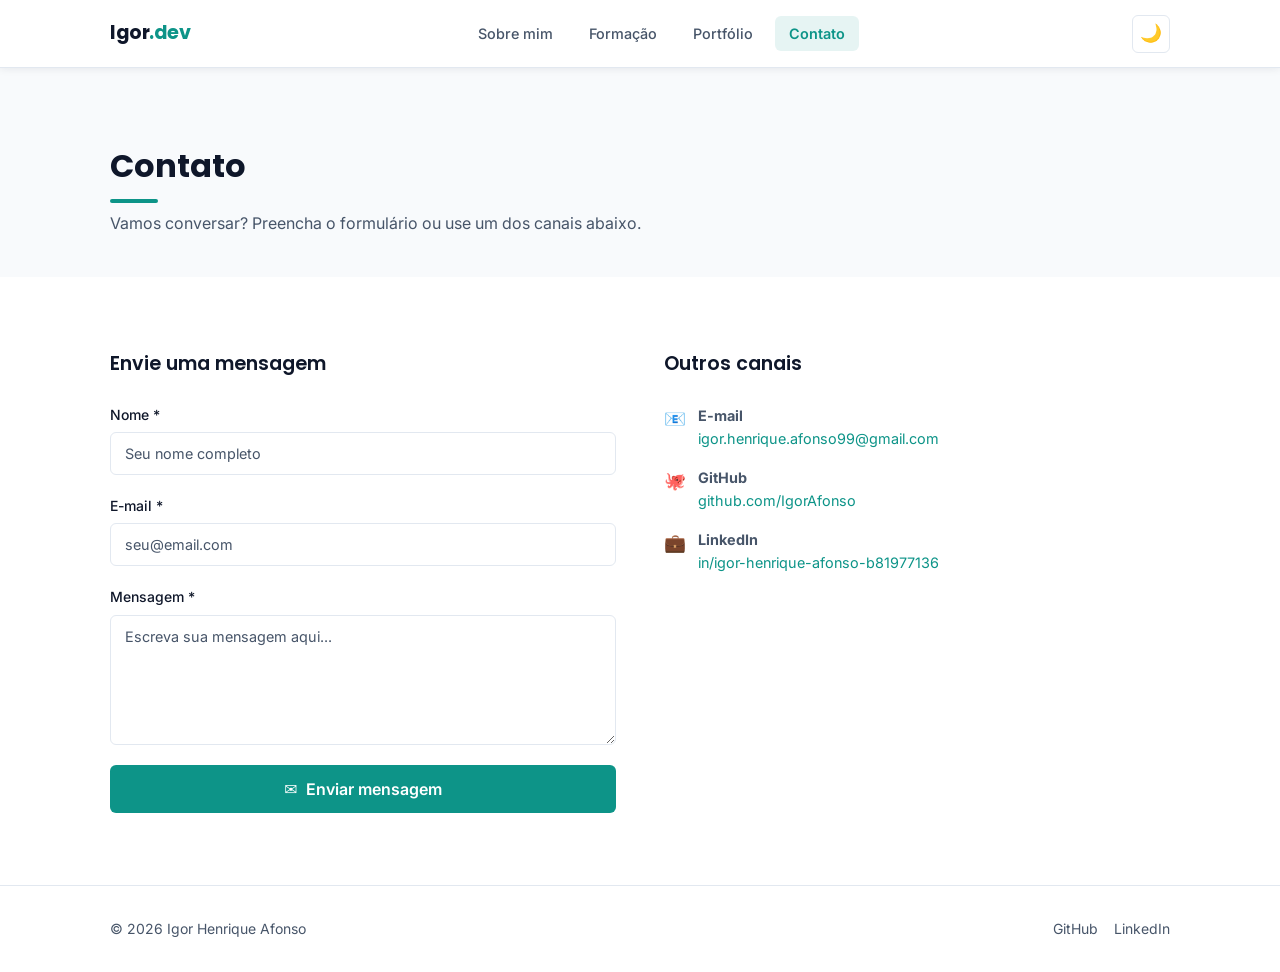
==== contato.html @ 8aeda672 "feat: commit inicial." ====
<!doctype html>
<html lang="pt-BR" data-theme="light">
  <head>
    <meta charset="UTF-8" />
    <meta name="viewport" content="width=device-width, initial-scale=1.0" />
    <meta
      name="description"
      content="Entre em contato com Igor Henrique Afonso — Desenvolvedor Full Stack."
    />
    <title>Contato | Igor Afonso</title>

    <link rel="stylesheet" href="css/style.css" />
  </head>

  <body>
    <header class="site-header">
      <div class="container header-inner">
        <a href="index.html" class="site-logo">Igor<span>.dev</span></a>

        <nav
          class="site-nav"
          id="site-nav"
          role="navigation"
          aria-label="Menu principal"
        >
          <a href="index.html" class="nav-link">Sobre mim</a>
          <a href="formacao.html" class="nav-link">Formação</a>
          <a href="portfolio.html" class="nav-link">Portfólio</a>
          <a href="contato.html" class="nav-link" aria-current="page"
            >Contato</a
          >
        </nav>

        <div class="header-actions">
          <button
            class="btn-theme"
            id="btn-theme"
            aria-label="Alternar tema claro/escuro"
            title="Alternar tema"
          >
            🌙
          </button>
          <button
            class="btn-hamburger"
            id="btn-hamburger"
            aria-label="Abrir menu"
            aria-expanded="false"
            aria-controls="site-nav"
          >
            ☰
          </button>
        </div>
      </div>
    </header>

    <main>
      <section class="section" style="padding-bottom: 0">
        <div class="container">
          <h1 class="section-title">Contato</h1>
          <p class="section-subtitle">
            Vamos conversar? Preencha o formulário ou use um dos canais abaixo.
          </p>
        </div>
      </section>

      <section class="section" aria-labelledby="contato-title">
        <div class="container">
          <div class="contact-grid">
            <div>
              <h2 class="contact-info-title" id="contato-title">
                Envie uma mensagem
              </h2>

              <form id="contact-form" novalidate>
                <!-- Campo: Nome -->
                <div class="form-group">
                  <label class="form-label" for="input-nome">Nome *</label>
                  <input
                    class="form-input"
                    type="text"
                    id="input-nome"
                    name="nome"
                    placeholder="Seu nome completo"
                    autocomplete="name"
                    aria-describedby="erro-nome"
                    required
                  />
                  <span class="form-error" id="erro-nome" role="alert">
                    Por favor, informe seu nome.
                  </span>
                </div>

                <div class="form-group">
                  <label class="form-label" for="input-email">E-mail *</label>
                  <input
                    class="form-input"
                    type="email"
                    id="input-email"
                    name="email"
                    placeholder="seu@email.com"
                    autocomplete="email"
                    aria-describedby="erro-email"
                    required
                  />
                  <span class="form-error" id="erro-email" role="alert">
                    Informe um e-mail válido (ex: usuario@dominio.com).
                  </span>
                </div>

                <div class="form-group">
                  <label class="form-label" for="input-mensagem"
                    >Mensagem *</label
                  >
                  <textarea
                    class="form-textarea"
                    id="input-mensagem"
                    name="mensagem"
                    placeholder="Escreva sua mensagem aqui..."
                    aria-describedby="erro-mensagem"
                    required
                  ></textarea>
                  <span class="form-error" id="erro-mensagem" role="alert">
                    Por favor, escreva uma mensagem.
                  </span>
                </div>

                <button type="submit" class="btn-submit">
                  <span aria-hidden="true">✉️</span> Enviar mensagem
                </button>
              </form>
            </div>

            <div>
              <h2 class="contact-info-title">Outros canais</h2>

              <ul class="contact-info-list">
                <li class="contact-info-item">
                  <span class="contact-info-icon" aria-hidden="true">📧</span>
                  <div>
                    <strong>E-mail</strong><br />
                    <a href="mailto:igor.henrique.afonso99@gmail.com">
                      igor.henrique.afonso99@gmail.com
                    </a>
                  </div>
                </li>

                <li class="contact-info-item">
                  <span class="contact-info-icon" aria-hidden="true">🐙</span>
                  <div>
                    <strong>GitHub</strong><br />
                    <a
                      href="https://github.com/IgorAfonso"
                      target="_blank"
                      rel="noopener noreferrer"
                    >
                      github.com/IgorAfonso
                    </a>
                  </div>
                </li>

                <li class="contact-info-item">
                  <span class="contact-info-icon" aria-hidden="true">💼</span>
                  <div>
                    <strong>LinkedIn</strong><br />
                    <a
                      href="https://www.linkedin.com/in/igor-henrique-afonso-b81977136/"
                      target="_blank"
                      rel="noopener noreferrer"
                    >
                      in/igor-henrique-afonso-b81977136
                    </a>
                  </div>
                </li>
              </ul>
            </div>
          </div>
        </div>
      </section>
    </main>

    <div
      class="modal-overlay"
      id="modal-overlay"
      role="dialog"
      aria-modal="true"
      aria-labelledby="modal-title"
      aria-hidden="true"
    >
      <div class="modal">
        <div class="modal-icon" aria-hidden="true">✅</div>
        <h2 class="modal-title" id="modal-title">Mensagem enviada!</h2>
        <p class="modal-text">
          Obrigado pelo contato,
          <strong id="modal-nome-usuario"></strong>!<br />
          Sua mensagem foi recebida. Entrarei em contato em breve.
        </p>
        <button class="modal-close" id="modal-close" aria-label="Fechar modal">
          Fechar
        </button>
      </div>
    </div>

    <footer class="site-footer">
      <div class="container footer-inner">
        <p class="footer-copy">
          &copy; <span id="footer-year"></span> Igor Henrique Afonso
        </p>
        <nav class="footer-links" aria-label="Links de redes sociais">
          <a
            href="https://github.com/IgorAfonso"
            target="_blank"
            rel="noopener noreferrer"
            >GitHub</a
          >
          <a
            href="https://www.linkedin.com/in/igor-henrique-afonso-b81977136/"
            target="_blank"
            rel="noopener noreferrer"
            >LinkedIn</a
          >
        </nav>
      </div>
    </footer>

    <script src="js/main.js"></script>
  </body>
</html>
---- css/style.css ----
@import url("https://fonts.googleapis.com/css2?family=Poppins:wght@400;600;700&family=Inter:wght@400;500&display=swap");

:root {
  /* Cores de fundo e superfície */
  --bg: #f8fafc;
  --surface: #ffffff;

  /* Cores de texto */
  --text: #0f172a;
  --text-muted: #475569;

  /* Bordas e sombras */
  --border: #e2e8f0;
  --shadow: rgba(15, 23, 42, 0.08);

  /* Cor de destaque (teal) */
  --accent: #0d9488;
  --accent-hover: #0f766e;
  --accent-light: rgba(13, 148, 136, 0.1);

  /* Tipografia */
  --font-title: "Poppins", system-ui, sans-serif;
  --font-body: "Inter", system-ui, sans-serif;

  /* Espaçamentos e raios */
  --radius-sm: 6px;
  --radius-md: 12px;
  --radius-lg: 20px;
  --header-h: 68px;

  /* Transição padrão */
  --transition: 0.2s ease;
}

[data-theme="dark"] {
  --bg: #0f172a;
  --surface: #1e293b;
  --text: #f1f5f9;
  --text-muted: #94a3b8;
  --border: #334155;
  --shadow: rgba(0, 0, 0, 0.4);
  --accent: #2dd4bf;
  --accent-hover: #5eead4;
  --accent-light: rgba(45, 212, 191, 0.1);
}

/* ----------------------------------------------------------
   4. RESET E BASE
   ---------------------------------------------------------- */
*,
*::before,
*::after {
  box-sizing: border-box;
  margin: 0;
  padding: 0;
}

html {
  /* Scroll suave para toda a página */
  scroll-behavior: smooth;
  font-size: 16px;
}

body {
  background-color: var(--bg);
  color: var(--text);
  font-family: var(--font-body);
  line-height: 1.6;
  /* Espaço para o header fixo não cobrir o conteúdo */
  padding-top: var(--header-h);
  transition:
    background-color var(--transition),
    color var(--transition);
  -webkit-font-smoothing: antialiased;
}

img {
  max-width: 100%;
  display: block;
}

a {
  color: var(--accent);
  text-decoration: none;
  transition: color var(--transition);
}

a:hover {
  color: var(--accent-hover);
}

/* Foco visível para acessibilidade via teclado */
:focus-visible {
  outline: 2px solid var(--accent);
  outline-offset: 3px;
  border-radius: var(--radius-sm);
}

/* ----------------------------------------------------------
   5. UTILITÁRIOS
   ---------------------------------------------------------- */

/* Container centralizado e responsivo */
.container {
  width: 100%;
  max-width: 1100px;
  margin: 0 auto;
  padding: 0 20px;
}

/* Título de seção padrão */
.section-title {
  font-family: var(--font-title);
  font-size: clamp(1.5rem, 3vw, 2rem);
  font-weight: 700;
  color: var(--text);
  margin-bottom: 8px;
}

/* Linha decorativa abaixo de títulos de seção */
.section-title::after {
  content: "";
  display: block;
  width: 48px;
  height: 4px;
  background: var(--accent);
  border-radius: 2px;
  margin-top: 8px;
}

.section-subtitle {
  color: var(--text-muted);
  margin-bottom: 40px;
  font-size: 1rem;
}

/* Seção genérica com padding vertical */
.section {
  padding: 72px 0;
}

.section:nth-child(even) {
  background-color: var(--surface);
}

/* ----------------------------------------------------------
   6. HEADER E NAVEGAÇÃO
   ---------------------------------------------------------- */
.site-header {
  position: fixed;
  top: 0;
  left: 0;
  right: 0;
  height: var(--header-h);
  background-color: var(--surface);
  border-bottom: 1px solid var(--border);
  box-shadow: 0 1px 8px var(--shadow);
  z-index: 1000;
  transition:
    background-color var(--transition),
    border-color var(--transition);
}

.header-inner {
  display: flex;
  align-items: center;
  justify-content: space-between;
  height: 100%;
}

/* Logo / nome do site */
.site-logo {
  font-family: var(--font-title);
  font-size: 1.2rem;
  font-weight: 700;
  color: var(--text);
  letter-spacing: -0.5px;
  white-space: nowrap;
}

.site-logo span {
  color: var(--accent);
}

/* Navegação principal */
.site-nav {
  display: flex;
  align-items: center;
  gap: 8px;
}

.nav-link {
  font-size: 0.9rem;
  font-weight: 500;
  color: var(--text-muted);
  padding: 6px 14px;
  border-radius: var(--radius-sm);
  transition:
    color var(--transition),
    background-color var(--transition);
}

.nav-link:hover {
  color: var(--accent);
  background-color: var(--accent-light);
}

/* Link da página ativa — marcado com aria-current="page" no HTML */
.nav-link[aria-current="page"] {
  color: var(--accent);
  background-color: var(--accent-light);
  font-weight: 600;
}

/* Ações do header (botão de tema + hambúrguer) */
.header-actions {
  display: flex;
  align-items: center;
  gap: 8px;
}

/* Botão de alternar tema claro/escuro */
.btn-theme {
  background: none;
  border: 1px solid var(--border);
  border-radius: var(--radius-sm);
  width: 38px;
  height: 38px;
  display: flex;
  align-items: center;
  justify-content: center;
  cursor: pointer;
  font-size: 1.1rem;
  color: var(--text-muted);
  transition:
    border-color var(--transition),
    color var(--transition),
    background-color var(--transition);
}

.btn-theme:hover {
  border-color: var(--accent);
  color: var(--accent);
  background-color: var(--accent-light);
}

/* Botão hambúrguer — visível apenas no mobile */
.btn-hamburger {
  display: none;
  background: none;
  border: 1px solid var(--border);
  border-radius: var(--radius-sm);
  width: 38px;
  height: 38px;
  align-items: center;
  justify-content: center;
  cursor: pointer;
  font-size: 1.2rem;
  color: var(--text-muted);
  transition:
    border-color var(--transition),
    color var(--transition);
}

.btn-hamburger:hover {
  border-color: var(--accent);
  color: var(--accent);
}

/* ----------------------------------------------------------
   7. FOOTER
   ---------------------------------------------------------- */
.site-footer {
  background-color: var(--surface);
  border-top: 1px solid var(--border);
  padding: 32px 0;
  margin-top: 0;
}

.footer-inner {
  display: flex;
  align-items: center;
  justify-content: space-between;
  flex-wrap: wrap;
  gap: 16px;
}

.footer-copy {
  font-size: 0.875rem;
  color: var(--text-muted);
}

.footer-links {
  display: flex;
  gap: 16px;
}

.footer-links a {
  font-size: 0.875rem;
  color: var(--text-muted);
  transition: color var(--transition);
}

.footer-links a:hover {
  color: var(--accent);
}

/* ----------------------------------------------------------
   8. HERO (Seção principal — index.html)
   ---------------------------------------------------------- */
.hero {
  padding: 80px 0 72px;
  background: linear-gradient(135deg, var(--bg) 0%, var(--surface) 100%);
}

.hero-inner {
  display: flex;
  align-items: center;
  justify-content: space-between;
  gap: 48px;
}

.hero-content {
  flex: 1;
}

/* Tag de cargo acima do nome */
.hero-badge {
  display: inline-block;
  background-color: var(--accent-light);
  color: var(--accent);
  font-size: 0.8rem;
  font-weight: 600;
  letter-spacing: 0.5px;
  padding: 4px 12px;
  border-radius: 100px;
  margin-bottom: 16px;
  text-transform: uppercase;
}

.hero-title {
  font-family: var(--font-title);
  font-size: clamp(2rem, 5vw, 3.2rem);
  font-weight: 700;
  line-height: 1.15;
  color: var(--text);
  margin-bottom: 16px;
}

.hero-title span {
  color: var(--accent);
}

.hero-subtitle {
  font-size: 1.05rem;
  color: var(--text-muted);
  max-width: 520px;
  margin-bottom: 32px;
  line-height: 1.7;
}

/* Localização no hero */
.hero-location {
  font-size: 0.875rem;
  color: var(--text-muted);
  margin-bottom: 28px;
  display: flex;
  align-items: center;
  gap: 6px;
}

/* Grupo de botões do hero */
.hero-buttons {
  display: flex;
  flex-wrap: wrap;
  gap: 12px;
  margin-bottom: 28px;
}

/* Botão primário */
.btn-primary {
  background-color: var(--accent);
  color: #fff;
  font-family: var(--font-body);
  font-size: 0.9rem;
  font-weight: 600;
  padding: 12px 28px;
  border-radius: var(--radius-sm);
  border: none;
  cursor: pointer;
  transition:
    background-color var(--transition),
    transform var(--transition);
  display: inline-flex;
  align-items: center;
  gap: 8px;
}

.btn-primary:hover {
  background-color: var(--accent-hover);
  color: #fff;
  transform: translateY(-1px);
}

/* Botão secundário (outline) */
.btn-outline {
  background-color: transparent;
  color: var(--accent);
  font-family: var(--font-body);
  font-size: 0.9rem;
  font-weight: 600;
  padding: 12px 28px;
  border-radius: var(--radius-sm);
  border: 1.5px solid var(--accent);
  cursor: pointer;
  transition:
    background-color var(--transition),
    color var(--transition),
    transform var(--transition);
  display: inline-flex;
  align-items: center;
  gap: 8px;
  text-decoration: none;
}

.btn-outline:hover {
  background-color: var(--accent);
  color: #fff;
  transform: translateY(-1px);
}

/* Links sociais no hero */
.hero-socials {
  display: flex;
  gap: 12px;
}

.social-link {
  display: inline-flex;
  align-items: center;
  gap: 6px;
  font-size: 0.875rem;
  color: var(--text-muted);
  border: 1px solid var(--border);
  border-radius: var(--radius-sm);
  padding: 6px 14px;
  transition:
    color var(--transition),
    border-color var(--transition),
    background-color var(--transition);
}

.social-link:hover {
  color: var(--accent);
  border-color: var(--accent);
  background-color: var(--accent-light);
}

/* Avatar com iniciais */
.hero-avatar-wrap {
  flex-shrink: 0;
  border-radius: 50%;
}

.avatar {
  width: 400px;
  height: 400px;
  border-radius: 50%;
  background: linear-gradient(
    135deg,
    var(--accent) 0%,
    var(--accent-hover) 100%
  );
  display: flex;
  align-items: center;
  justify-content: center;
  font-family: var(--font-title);
  font-size: 3.5rem;
  font-weight: 700;
  color: #fff;
  letter-spacing: -2px;
  box-shadow: 0 12px 40px var(--shadow);
  border: 4px solid var(--surface);
  outline: 3px solid var(--accent);
}

/* ----------------------------------------------------------
   9. SEÇÃO "SOBRE" — Texto e Skills
   ---------------------------------------------------------- */
.about-text {
  max-width: 680px;
  color: var(--text-muted);
  font-size: 1rem;
  line-height: 1.8;
  margin-bottom: 16px;
}

/* Grupos de chips de tecnologia */
.skills-groups {
  display: flex;
  flex-direction: column;
  gap: 24px;
  margin-top: 8px;
}

.skill-group-label {
  font-size: 0.78rem;
  font-weight: 600;
  text-transform: uppercase;
  letter-spacing: 0.8px;
  color: var(--text-muted);
  margin-bottom: 10px;
}

.chips {
  display: flex;
  flex-wrap: wrap;
  gap: 8px;
}

/* Chip individual de tecnologia */
.chip {
  background-color: var(--surface);
  color: var(--text);
  border: 1px solid var(--border);
  border-radius: 100px;
  padding: 5px 14px;
  font-size: 0.82rem;
  font-weight: 500;
  transition:
    border-color var(--transition),
    color var(--transition),
    background-color var(--transition);
}

.chip:hover {
  border-color: var(--accent);
  color: var(--accent);
  background-color: var(--accent-light);
}

/* Hobbies — lista simples com ícone */
.hobbies-list {
  list-style: none;
  display: flex;
  flex-wrap: wrap;
  gap: 12px;
  margin-top: 8px;
}

.hobbies-list li {
  display: flex;
  align-items: center;
  gap: 8px;
  font-size: 0.9rem;
  color: var(--text-muted);
  background-color: var(--surface);
  border: 1px solid var(--border);
  border-radius: var(--radius-sm);
  padding: 8px 14px;
}

/* ----------------------------------------------------------
   10. TIMELINE DE FORMAÇÃO (formacao.html)
   ---------------------------------------------------------- */
.timeline {
  position: relative;
  padding-left: 28px;
}

/* Linha vertical da timeline */
.timeline::before {
  content: "";
  position: absolute;
  left: 0;
  top: 8px;
  bottom: 8px;
  width: 2px;
  background: var(--border);
}

.timeline-item {
  position: relative;
  margin-bottom: 36px;
}

/* Marcador circular na linha da timeline */
.timeline-item::before {
  content: "";
  position: absolute;
  left: -34px;
  top: 6px;
  width: 12px;
  height: 12px;
  border-radius: 50%;
  background-color: var(--accent);
  border: 2px solid var(--surface);
  box-shadow: 0 0 0 2px var(--accent);
}

.timeline-period {
  font-size: 0.78rem;
  font-weight: 600;
  color: var(--accent);
  text-transform: uppercase;
  letter-spacing: 0.5px;
  margin-bottom: 4px;
}

.timeline-title {
  font-family: var(--font-title);
  font-size: 1.1rem;
  font-weight: 600;
  color: var(--text);
  margin-bottom: 2px;
}

.timeline-institution {
  font-size: 0.9rem;
  color: var(--text-muted);
  margin-bottom: 6px;
}

.timeline-desc {
  font-size: 0.875rem;
  color: var(--text-muted);
  line-height: 1.6;
}

/* Cards de cursos/estudos */
.courses-grid {
  display: grid;
  grid-template-columns: repeat(auto-fill, minmax(260px, 1fr));
  gap: 20px;
}

.course-card {
  background-color: var(--surface);
  border: 1px solid var(--border);
  border-radius: var(--radius-md);
  padding: 20px;
  transition:
    border-color var(--transition),
    box-shadow var(--transition);
}

.course-card:hover {
  border-color: var(--accent);
  box-shadow: 0 4px 20px var(--shadow);
}

.course-card-icon {
  font-size: 1.6rem;
  margin-bottom: 10px;
}

.course-card-title {
  font-family: var(--font-title);
  font-size: 0.95rem;
  font-weight: 600;
  color: var(--text);
  margin-bottom: 6px;
}

.course-card-desc {
  font-size: 0.82rem;
  color: var(--text-muted);
  line-height: 1.5;
}

/* Idiomas */
.lang-list {
  display: flex;
  flex-wrap: wrap;
  gap: 16px;
}

.lang-item {
  background-color: var(--surface);
  border: 1px solid var(--border);
  border-radius: var(--radius-md);
  padding: 16px 24px;
  display: flex;
  align-items: center;
  gap: 12px;
  font-size: 0.9rem;
  color: var(--text);
}

.lang-level {
  font-size: 0.78rem;
  color: var(--accent);
  font-weight: 600;
}

/* ----------------------------------------------------------
   11. CARDS DE PROJETOS (portfolio.html)
   ---------------------------------------------------------- */
.projects-grid {
  display: grid;
  grid-template-columns: repeat(auto-fill, minmax(300px, 1fr));
  gap: 24px;
}

.project-card {
  background-color: var(--surface);
  border: 1px solid var(--border);
  border-radius: var(--radius-md);
  padding: 24px;
  display: flex;
  flex-direction: column;
  gap: 12px;
  transition:
    border-color var(--transition),
    box-shadow var(--transition),
    transform var(--transition);
}

.project-card:hover {
  border-color: var(--accent);
  box-shadow: 0 8px 32px var(--shadow);
  transform: translateY(-3px);
}

.project-card-header {
  display: flex;
  align-items: flex-start;
  justify-content: space-between;
  gap: 8px;
}

.project-card-icon {
  font-size: 1.8rem;
}

/* Link de GitHub no card */
.project-card-link {
  font-size: 0.78rem;
  font-weight: 600;
  color: var(--accent);
  border: 1px solid var(--accent);
  border-radius: var(--radius-sm);
  padding: 4px 10px;
  white-space: nowrap;
  transition:
    background-color var(--transition),
    color var(--transition);
}

.project-card-link:hover {
  background-color: var(--accent);
  color: #fff;
}

.project-card-name {
  font-family: var(--font-title);
  font-size: 1.05rem;
  font-weight: 600;
  color: var(--text);
}

.project-card-desc {
  font-size: 0.875rem;
  color: var(--text-muted);
  line-height: 1.6;
  flex: 1;
}

/* Tags de tecnologia nos cards */
.project-tags {
  display: flex;
  flex-wrap: wrap;
  gap: 6px;
  margin-top: auto;
}

.tag {
  background-color: var(--accent-light);
  color: var(--accent);
  font-size: 0.72rem;
  font-weight: 600;
  padding: 3px 10px;
  border-radius: 100px;
}

/* Card especial de CTA ("Ver todos no GitHub") */
.project-card-cta {
  border: 2px dashed var(--border);
  background-color: transparent;
  align-items: center;
  justify-content: center;
  text-align: center;
  cursor: pointer;
  min-height: 200px;
}

.project-card-cta:hover {
  border-color: var(--accent);
  background-color: var(--accent-light);
}

.project-card-cta .cta-icon {
  font-size: 2rem;
  margin-bottom: 12px;
}

.project-card-cta .cta-text {
  font-family: var(--font-title);
  font-size: 1rem;
  font-weight: 600;
  color: var(--accent);
}

.project-card-cta .cta-sub {
  font-size: 0.82rem;
  color: var(--text-muted);
  margin-top: 4px;
}

/* ----------------------------------------------------------
   12. FORMULÁRIO DE CONTATO (contato.html)
   ---------------------------------------------------------- */
.contact-grid {
  display: grid;
  grid-template-columns: 1fr 1fr;
  gap: 48px;
  align-items: flex-start;
}

.contact-info-title {
  font-family: var(--font-title);
  font-size: 1.2rem;
  font-weight: 600;
  color: var(--text);
  margin-bottom: 24px;
}

.contact-info-list {
  list-style: none;
  display: flex;
  flex-direction: column;
  gap: 16px;
}

.contact-info-item {
  display: flex;
  align-items: flex-start;
  gap: 12px;
  font-size: 0.9rem;
  color: var(--text-muted);
}

.contact-info-icon {
  font-size: 1.1rem;
  flex-shrink: 0;
  margin-top: 1px;
}

/* Formulário */
.form-group {
  display: flex;
  flex-direction: column;
  gap: 6px;
  margin-bottom: 20px;
}

.form-label {
  font-size: 0.875rem;
  font-weight: 500;
  color: var(--text);
}

.form-input,
.form-textarea {
  background-color: var(--surface);
  border: 1.5px solid var(--border);
  border-radius: var(--radius-sm);
  padding: 12px 14px;
  font-family: var(--font-body);
  font-size: 0.9rem;
  color: var(--text);
  width: 100%;
  transition:
    border-color var(--transition),
    box-shadow var(--transition);
  outline: none;
}

.form-input::placeholder,
.form-textarea::placeholder {
  color: var(--text-muted);
}

.form-input:focus,
.form-textarea:focus {
  border-color: var(--accent);
  box-shadow: 0 0 0 3px var(--accent-light);
}

/* Estado de erro no campo */
.form-input.error,
.form-textarea.error {
  border-color: #ef4444;
}

.form-textarea {
  resize: vertical;
  min-height: 130px;
}

/* Mensagem de erro inline abaixo do campo */
.form-error {
  font-size: 0.8rem;
  color: #ef4444;
  display: none; /* JS mostra quando necessário */
}

.form-error.visible {
  display: block;
}

/* Botão de envio do formulário */
.btn-submit {
  width: 100%;
  padding: 14px;
  font-size: 1rem;
  font-weight: 600;
  background-color: var(--accent);
  color: #fff;
  border: none;
  border-radius: var(--radius-sm);
  cursor: pointer;
  font-family: var(--font-body);
  transition:
    background-color var(--transition),
    transform var(--transition);
  display: flex;
  align-items: center;
  justify-content: center;
  gap: 8px;
}

.btn-submit:hover {
  background-color: var(--accent-hover);
  transform: translateY(-1px);
}

/* ----------------------------------------------------------
   13. MODAL DE SUCESSO
   ---------------------------------------------------------- */

/* Overlay escuro por trás do modal */
.modal-overlay {
  position: fixed;
  inset: 0;
  background-color: rgba(0, 0, 0, 0.5);
  display: flex;
  align-items: center;
  justify-content: center;
  z-index: 2000;
  padding: 20px;
  /* Oculto por padrão; JS adiciona classe .active */
  opacity: 0;
  visibility: hidden;
  transition:
    opacity var(--transition),
    visibility var(--transition);
}

.modal-overlay.active {
  opacity: 1;
  visibility: visible;
}

.modal {
  background-color: var(--surface);
  border: 1px solid var(--border);
  border-radius: var(--radius-lg);
  padding: 40px 36px;
  max-width: 440px;
  width: 100%;
  text-align: center;
  box-shadow: 0 24px 64px rgba(0, 0, 0, 0.2);
  transform: scale(0.92);
  transition: transform var(--transition);
}

.modal-overlay.active .modal {
  transform: scale(1);
}

.modal-icon {
  font-size: 3rem;
  margin-bottom: 16px;
}

.modal-title {
  font-family: var(--font-title);
  font-size: 1.3rem;
  font-weight: 700;
  color: var(--text);
  margin-bottom: 8px;
}

.modal-text {
  font-size: 0.9rem;
  color: var(--text-muted);
  margin-bottom: 28px;
  line-height: 1.6;
}

.modal-close {
  background-color: var(--accent);
  color: #fff;
  border: none;
  border-radius: var(--radius-sm);
  padding: 12px 32px;
  font-size: 0.9rem;
  font-weight: 600;
  font-family: var(--font-body);
  cursor: pointer;
  transition: background-color var(--transition);
}

.modal-close:hover {
  background-color: var(--accent-hover);
}

/* ----------------------------------------------------------
   14. RESPONSIVIDADE — Mobile first (breakpoint 768px)
   ---------------------------------------------------------- */
@media (max-width: 768px) {
  /* Esconde o menu horizontal e mostra o hambúrguer */
  .site-nav {
    display: none;
    position: fixed;
    top: var(--header-h);
    left: 0;
    right: 0;
    background-color: var(--surface);
    border-bottom: 1px solid var(--border);
    flex-direction: column;
    padding: 16px;
    gap: 4px;
    box-shadow: 0 8px 16px var(--shadow);
    z-index: 999;
  }

  /* Menu aberto — JS adiciona esta classe ao <nav> */
  .site-nav.open {
    display: flex;
  }

  .nav-link {
    padding: 12px 16px;
    width: 100%;
    text-align: left;
  }

  .btn-hamburger {
    display: flex;
  }

  /* Hero empilhado no mobile */
  .hero-inner {
    flex-direction: column-reverse;
    text-align: center;
  }

  .hero-buttons,
  .hero-socials {
    justify-content: center;
  }

  .hero-location {
    justify-content: center;
  }

  .avatar {
    width: 130px;
    height: 130px;
    font-size: 2.6rem;
  }

  /* Contato: de 2 colunas para 1 */
  .contact-grid {
    grid-template-columns: 1fr;
    gap: 32px;
  }

  /* Projetos: 1 coluna */
  .projects-grid {
    grid-template-columns: 1fr;
  }

  /* Footer empilhado */
  .footer-inner {
    flex-direction: column;
    align-items: center;
    text-align: center;
  }
}
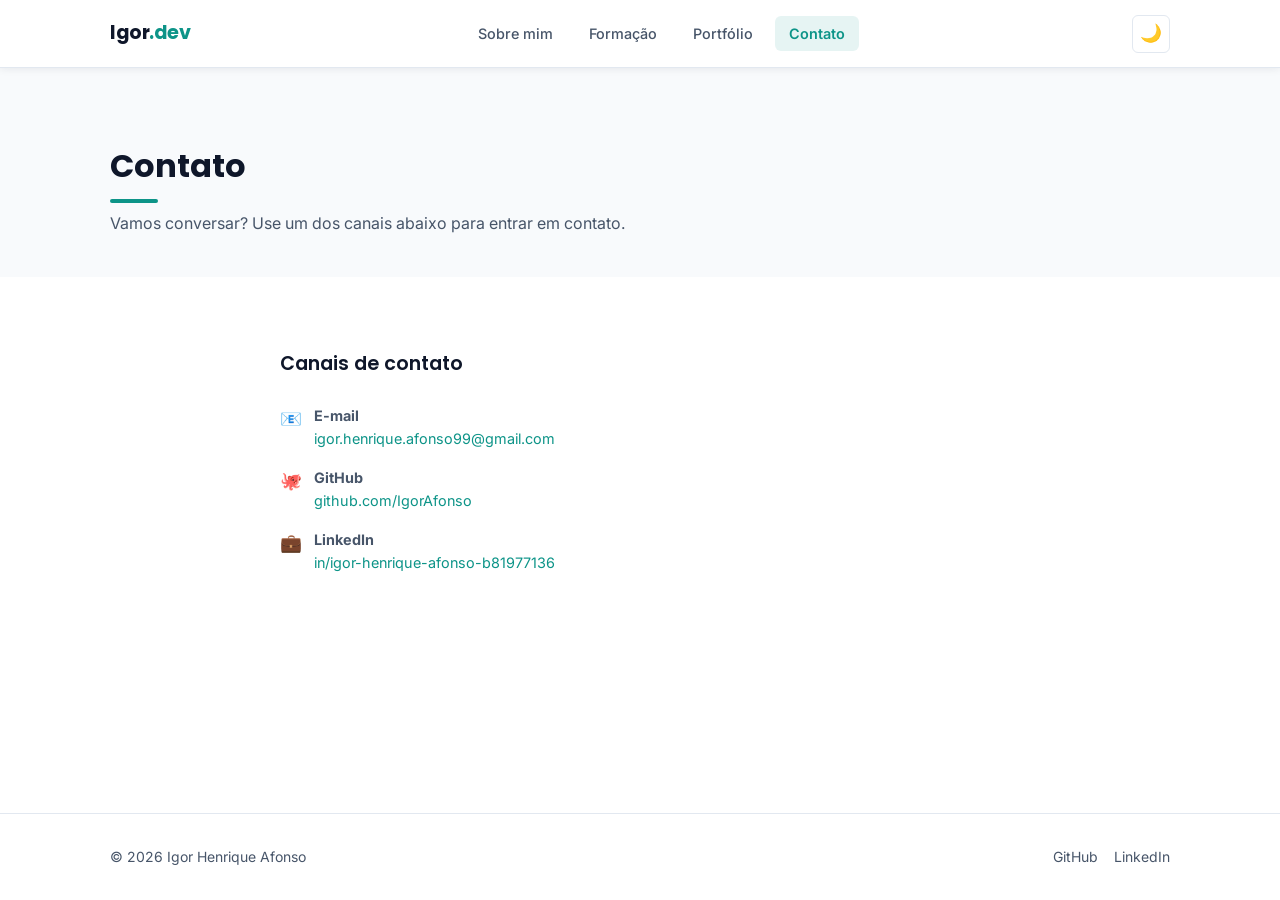
==== commit 2481f725: "feat: ajustando sessao de contato e verificadoes finais" ====
--- a/contato.html
+++ b/contato.html
@@ -12,7 +12,7 @@
     <link rel="stylesheet" href="css/style.css" />
   </head>
 
-  <body>
+  <body class="contact-page">
     <header class="site-header">
       <div class="container header-inner">
         <a href="index.html" class="site-logo">Igor<span>.dev</span></a>
@@ -58,87 +58,32 @@
         <div class="container">
           <h1 class="section-title">Contato</h1>
           <p class="section-subtitle">
-            Vamos conversar? Preencha o formulário ou use um dos canais abaixo.
+            Vamos conversar? Use um dos canais abaixo para entrar em contato.
           </p>
         </div>
       </section>
 
-      <section class="section" aria-labelledby="contato-title">
+      <section
+        class="section contact-channels-section"
+        aria-labelledby="contato-title"
+      >
         <div class="container">
           <div class="contact-grid">
             <div>
               <h2 class="contact-info-title" id="contato-title">
-                Envie uma mensagem
+                Canais de contato
               </h2>
-
-              <form id="contact-form" novalidate>
-                <!-- Campo: Nome -->
-                <div class="form-group">
-                  <label class="form-label" for="input-nome">Nome *</label>
-                  <input
-                    class="form-input"
-                    type="text"
-                    id="input-nome"
-                    name="nome"
-                    placeholder="Seu nome completo"
-                    autocomplete="name"
-                    aria-describedby="erro-nome"
-                    required
-                  />
-                  <span class="form-error" id="erro-nome" role="alert">
-                    Por favor, informe seu nome.
-                  </span>
-                </div>
-
-                <div class="form-group">
-                  <label class="form-label" for="input-email">E-mail *</label>
-                  <input
-                    class="form-input"
-                    type="email"
-                    id="input-email"
-                    name="email"
-                    placeholder="seu@email.com"
-                    autocomplete="email"
-                    aria-describedby="erro-email"
-                    required
-                  />
-                  <span class="form-error" id="erro-email" role="alert">
-                    Informe um e-mail válido (ex: usuario@dominio.com).
-                  </span>
-                </div>
-
-                <div class="form-group">
-                  <label class="form-label" for="input-mensagem"
-                    >Mensagem *</label
-                  >
-                  <textarea
-                    class="form-textarea"
-                    id="input-mensagem"
-                    name="mensagem"
-                    placeholder="Escreva sua mensagem aqui..."
-                    aria-describedby="erro-mensagem"
-                    required
-                  ></textarea>
-                  <span class="form-error" id="erro-mensagem" role="alert">
-                    Por favor, escreva uma mensagem.
-                  </span>
-                </div>
-
-                <button type="submit" class="btn-submit">
-                  <span aria-hidden="true">✉️</span> Enviar mensagem
-                </button>
-              </form>
-            </div>
-
-            <div>
-              <h2 class="contact-info-title">Outros canais</h2>
 
               <ul class="contact-info-list">
                 <li class="contact-info-item">
                   <span class="contact-info-icon" aria-hidden="true">📧</span>
                   <div>
                     <strong>E-mail</strong><br />
-                    <a href="mailto:igor.henrique.afonso99@gmail.com">
+                    <a
+                      href="https://mail.google.com/mail/?view=cm&amp;fs=1&amp;to=igor.henrique.afonso99@gmail.com"
+                      target="_blank"
+                      rel="noopener noreferrer"
+                    >
                       igor.henrique.afonso99@gmail.com
                     </a>
                   </div>
@@ -178,28 +123,6 @@
       </section>
     </main>
 
-    <div
-      class="modal-overlay"
-      id="modal-overlay"
-      role="dialog"
-      aria-modal="true"
-      aria-labelledby="modal-title"
-      aria-hidden="true"
-    >
-      <div class="modal">
-        <div class="modal-icon" aria-hidden="true">✅</div>
-        <h2 class="modal-title" id="modal-title">Mensagem enviada!</h2>
-        <p class="modal-text">
-          Obrigado pelo contato,
-          <strong id="modal-nome-usuario"></strong>!<br />
-          Sua mensagem foi recebida. Entrarei em contato em breve.
-        </p>
-        <button class="modal-close" id="modal-close" aria-label="Fechar modal">
-          Fechar
-        </button>
-      </div>
-    </div>
-
     <footer class="site-footer">
       <div class="container footer-inner">
         <p class="footer-copy">
--- a/css/style.css
+++ b/css/style.css
@@ -72,6 +72,22 @@
     background-color var(--transition),
     color var(--transition);
   -webkit-font-smoothing: antialiased;
+}
+
+.contact-page {
+  display: flex;
+  flex-direction: column;
+  min-height: 100vh;
+}
+
+.contact-page main {
+  display: flex;
+  flex: 1;
+  flex-direction: column;
+}
+
+.contact-page .contact-channels-section {
+  flex: 1;
 }
 
 img {
@@ -822,9 +838,11 @@
    ---------------------------------------------------------- */
 .contact-grid {
   display: grid;
-  grid-template-columns: 1fr 1fr;
+  grid-template-columns: 1fr;
   gap: 48px;
   align-items: flex-start;
+  max-width: 720px;
+  margin: 0 auto;
 }
 
 .contact-info-title {
